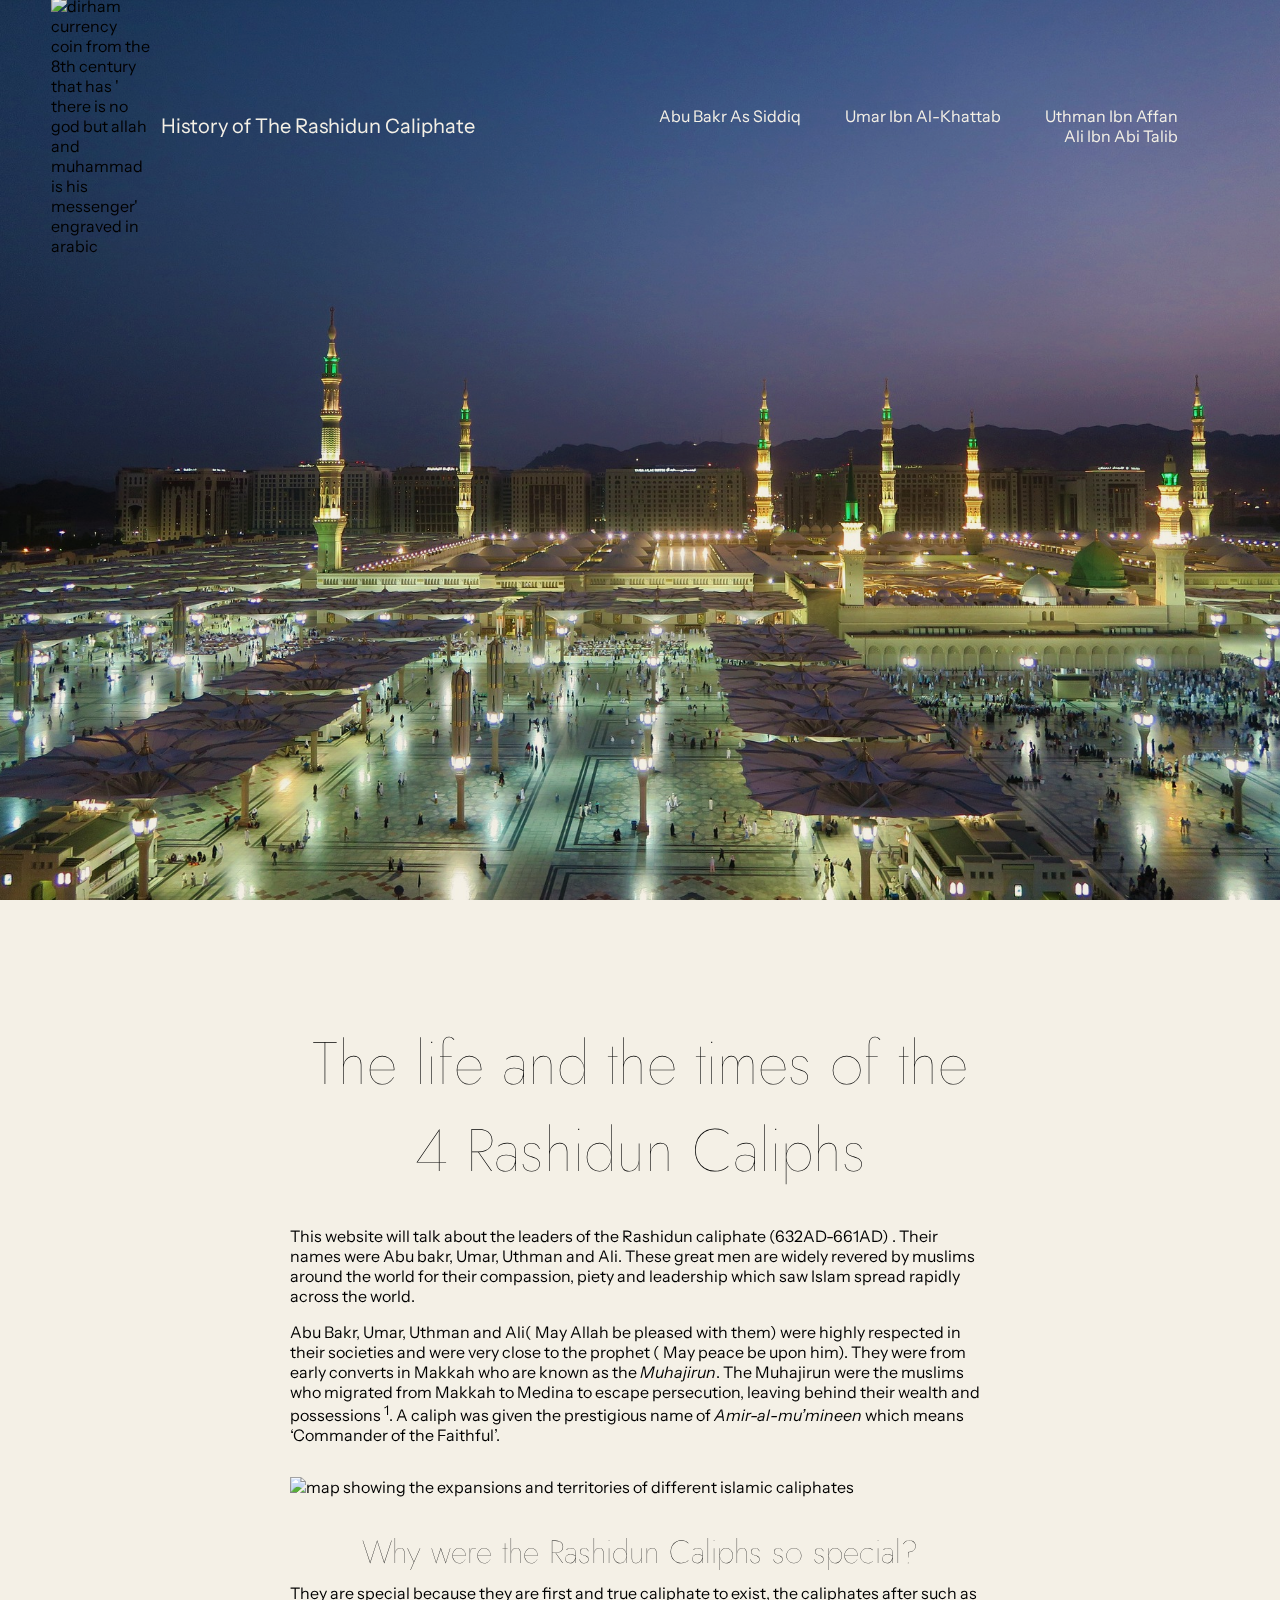
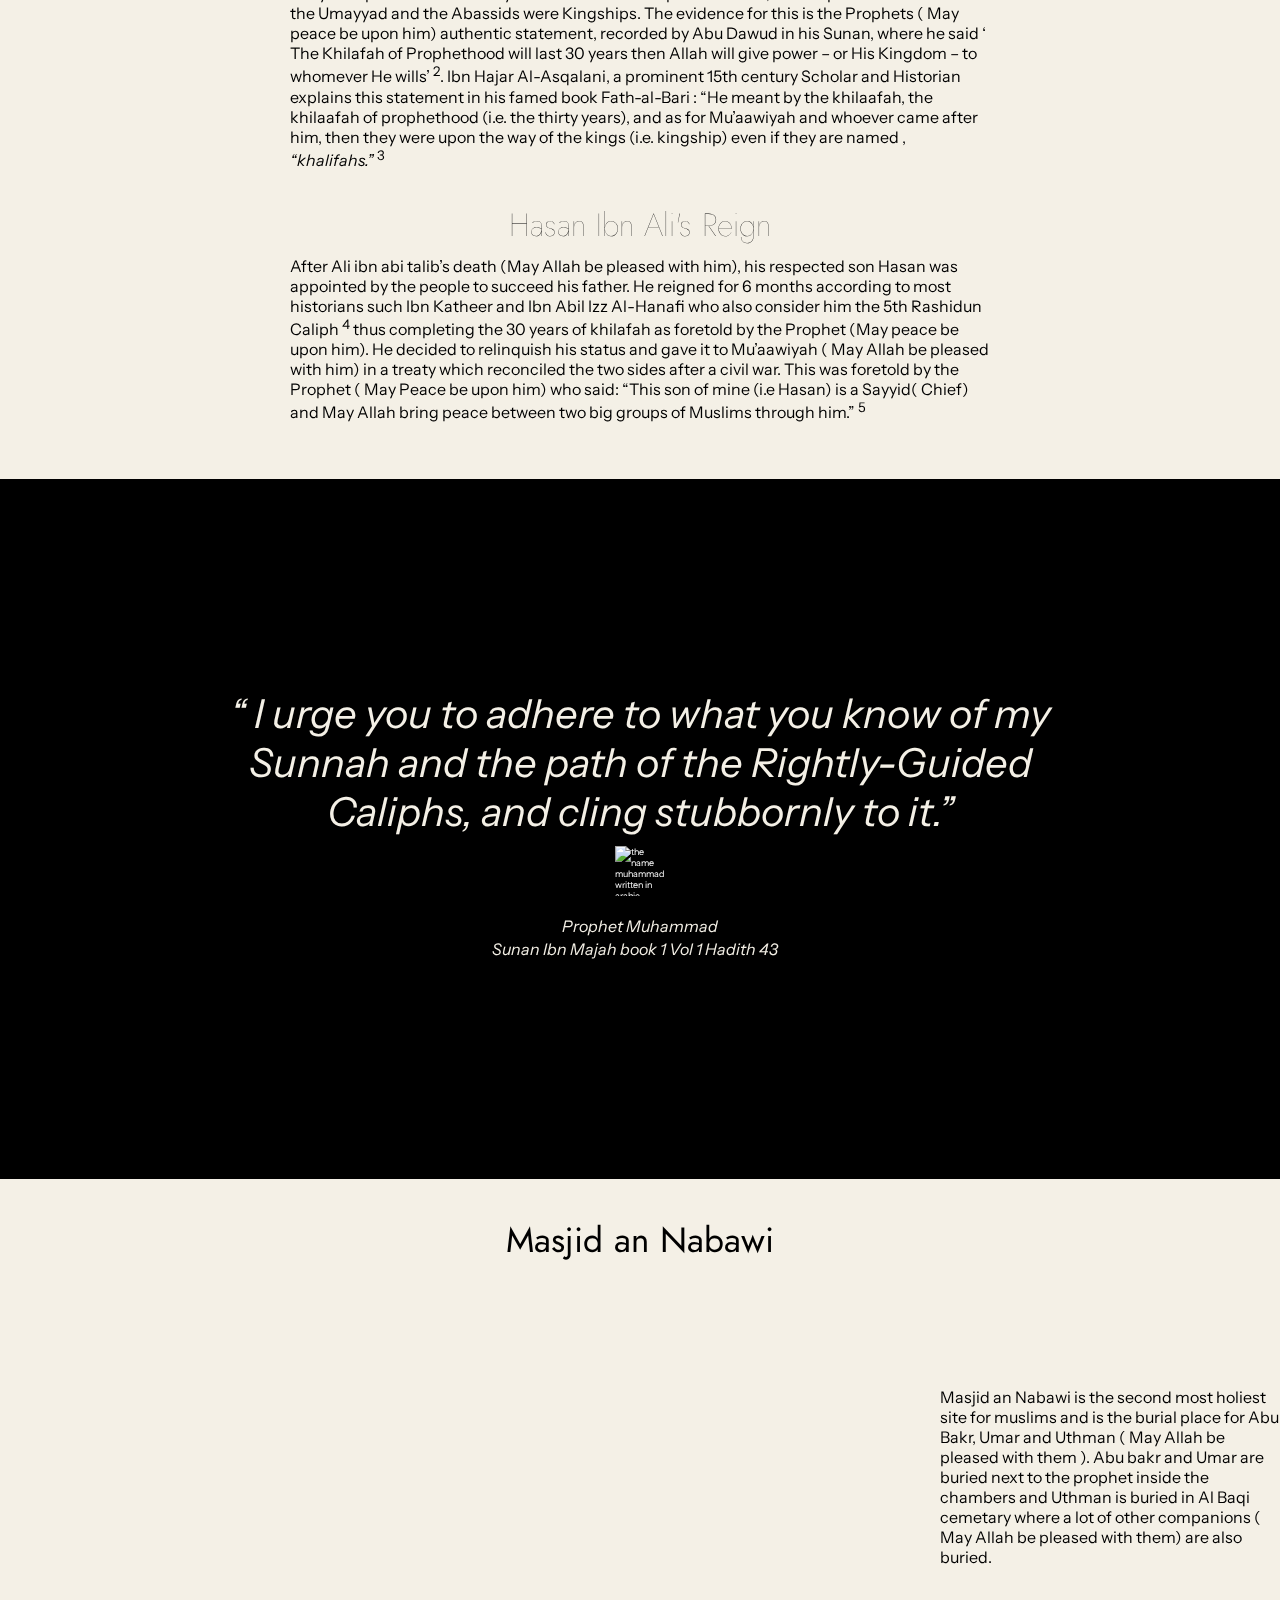
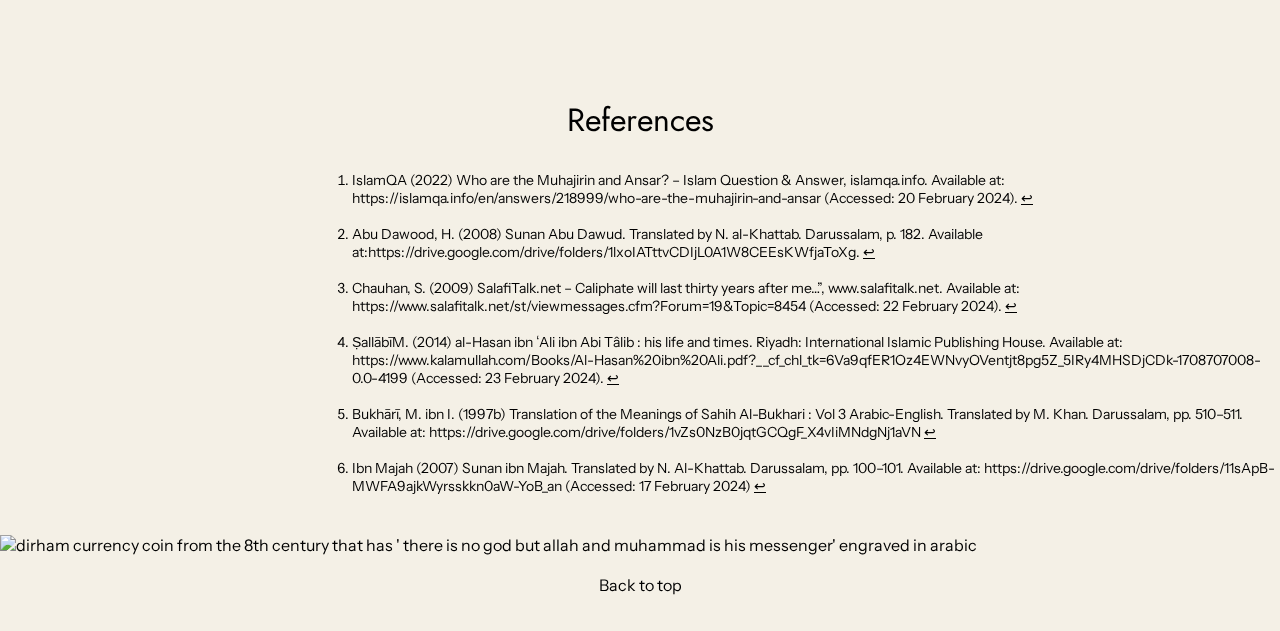
==== index.html @ 676ab549 "Initial commit" ====
<!DOCTYPE html>
<html lang="eng">
    
<head>
    <!--the animation classes were taken from the link below----->
    <link rel="stylesheet" href="https://cdnjs.cloudflare.com/ajax/libs/animate.css/4.1.1/animate.min.css" />
    <link rel="icon" href="../history-of-the-rashidun-caliphate/img/dirham-icon.ico">
    <link rel="stylesheet" href="https://fonts.googleapis.com/css?family=Instrument Sans">
    <link rel="stylesheet" href="https://fonts.googleapis.com/css?family=Jost">
    <link rel="stylesheet" href="style.css">
    <meta charset="UTF-8">
    <meta name="viewport" content="width=device-width, initial-scale=1.0">
    <title>Homepage-History of Rashidun Caliphate</title>
    
</head>
<body>
    <!---- The code below is adapted from this youtube tutorial; https://youtu.be/Oa9LTDR9ugU?si=6Du-WSxcSrDjHqhl-->
<div class="container">
    <div class="navbar">
        <img src="../history-of-the-rashidun-caliphate/img/dirham-logo.png" class="logo" alt="dirham currency coin from the 8th century that has ' there is no god but allah and muhammad is his messenger' engraved in arabic" ><a href="../history-of-the-rashidun-caliphate/index.html"></a>
        <p class="title">History of The Rashidun Caliphate</p>
      <nav class="animate__animated animate__fadeIn">
        <ul>
            <li><a href="abu-bakr.html">Abu Bakr As Siddiq</a></li>
            <li><a href="umar.html">Umar Ibn Al-Khattab</a></li>
            <li><a href="uthman.html">Uthman Ibn Affan</a></li>
            <li><a href="ali.html">Ali Ibn Abi Talib</a></li>
        </ul>
    </nav>  
    </div>
   
</div>
<!--end of code from tutorial-->
<section class="content-column">
    <div class="content-column-content">
        <div class="editable-text">
            <h1>The life and the times of the 4 Rashidun Caliphs</h1>
            <p>This website will talk about the leaders of the Rashidun caliphate (632AD-661AD)
                . Their names were Abu bakr, Umar, Uthman and Ali. These great men are widely revered by muslims around the world for their compassion, piety and leadership which saw Islam spread rapidly across the world.</p>
            <p>Abu Bakr, Umar, Uthman and Ali( May Allah be pleased with them) were highly respected in their societies and were very close to the prophet ( May peace be upon him). 
                They were from early converts in Makkah who are known as the <i>Muhajirun</i>. The Muhajirun were the muslims who migrated from Makkah to Medina to escape persecution, leaving behind their wealth and possessions <sup class="footnote" id="1"> <a href="#bottom">1</a></sup>. A caliph was given the prestigious name of <I>Amir-al-mu’mineen</I> which means ‘Commander of the Faithful’.</p>

            <img src="../history-of-the-rashidun-caliphate/img/caliphs-map.png"  class="animate__animated animate__fadeIn change" alt= "map showing the expansions and territories of different islamic caliphates" id="describe" />

            <h3>Why were the Rashidun Caliphs so special?</h3>
            <p>They are special because they are first and true caliphate to exist,
                 the caliphates after such as the Umayyad and the Abassids were Kingships.
                  The evidence for this is the Prophets ( May peace be upon him) authentic statement, recorded by Abu Dawud in his Sunan, where he said ‘ The Khilafah of Prophethood will last 30 years then Allah will give power – or His Kingdom – to whomever He wills’ <sup class="footnote" id="2"><a href="#bottom">2</a></sup>. Ibn Hajar Al-Asqalani, a prominent 15th century Scholar and Historian explains this statement in his famed book Fath-al-Bari : “He meant by the khilaafah, the khilaafah of prophethood (i.e. the thirty years), and as for Mu’aawiyah and whoever came after him, 
                then they were upon the way of the kings (i.e. kingship) even if they are named ,<I>
                “khalifahs.”</I>  <sup class="footnote" id="3"> <a href="#bottom">3</a></sup></p>

                <h3>Hasan Ibn Ali's Reign</h3>
                <p>After Ali ibn abi talib’s death (May Allah be pleased with him), his respected son Hasan was appointed by the people to succeed his father. 
                    He reigned for 6 months according to most historians such Ibn Katheer and Ibn Abil Izz Al-Hanafi who also consider him the 5th Rashidun Caliph <sup class="footnote" id="4"> <a href="#bottom">4</a></sup>
                    thus completing the 30 years of khilafah as foretold by the Prophet (May peace be upon him). He decided to relinquish his status and gave it to Mu’aawiyah ( May Allah be pleased with him) in a treaty which reconciled the two sides after a civil war.
                     This was foretold by the Prophet ( May Peace be upon him) who said: “This son of mine (i.e Hasan) is a Sayyid( Chief) and May Allah bring peace between two big groups of Muslims through him.”  <sup class="footnote" id="5"> <a href="#bottom">5</a></sup></p>
            
        </div>
    </div>
    
    
</section>
<blockquote class="blockquote">
    <p class="quote animate__animated animate__fadeInDown del">
        <em>“ I urge you to
             adhere to what you know of my Sunnah and the path of the Rightly-Guided Caliphs, 
             and cling stubbornly to it.”</em>
    </p>
    <img src="../history-of-the-rashidun-caliphate/img/muhammad.png" class="muhammad  animate__animated animate__fadeInUp del" alt="the name muhammad written in arabic calligraphy form with a circular blue background">
    <p  class="ref animate__animated animate__fadeInUp change"> <i>Prophet Muhammad</i> <br>
  <i class="animate__animated animate__fadeInUp del"> Sunan Ibn Majah book 1 Vol 1 Hadith 43 <sup class="footnote" id="6"> <a href="#bottom">6</a></sup></i></P>


</blockquote>
<h2 id="abovemap">Masjid an Nabawi</h2>
<section class="text-image right">
    <div class="text-image-container">
        <div class="text-image-text">
            <iframe src="https://www.google.com/maps/embed?pb=!1m18!1m12!1m3!1d3631.5266780377247!2d39.608579574350905!3d24.
            467201860882884!2m3!1f0!2f0!3f0!3m2!1i1024!2i768!4f13.1!3m3!1m2!1s0x15bdbfaa728d4c15%3A0x39c9cca9e8b98e2f!2sAl%20Masjid%
            20an%20Nabawi!5e0!3m2!1sen!2suk!4v1709055574992!5m2!1sen!2suk" 
            width="900" height="300" style="border:0;" allowfullscreen="" loading="lazy" referrerpolicy="no-referrer-when-downgrade"></iframe>        </div>
        <div class="text-image-content">

            <p>Masjid an Nabawi is the second most holiest site for muslims and is the burial place for Abu Bakr, 
                Umar and Uthman ( May Allah be pleased with them ). Abu bakr and Umar are buried next to the prophet
                 inside the chambers and Uthman is buried in Al Baqi cemetary where a lot of other companions ( May Allah be pleased with them)
                  are also buried.</p>
        </div>
    </div>

</section>

<h2 class="bibliography"> <a id="bottom"></a> References</h2>
<!---code for mini arrow: &#8617 taken from here: https://www.w3schools.com/charsets/ref_utf_arrows.asp--> 
<ol>
<li >IslamQA (2022) Who are the Muhajirin and Ansar? – Islam Question & Answer, islamqa.info. Available at: https://islamqa.info/en/answers/218999/who-are-the-muhajirin-and-ansar (Accessed: 20 February 2024). <a class="arrow" href="#1">&#8617;</a></li>
<br><li>Abu Dawood, H. (2008) Sunan Abu Dawud. Translated by N. al-Khattab. Darussalam, p. 182. Available at:https://drive.google.com/drive/folders/1lxoIATttvCDIjL0A1W8CEEsKWfjaToXg. <a class="arrow" href="#2">&#8617;</a> </li>
<br><li>Chauhan, S. (2009) SalafiTalk.net – Caliphate will last thirty years after me…”, www.salafitalk.net. Available at: https://www.salafitalk.net/st/viewmessages.cfm?Forum=19&Topic=8454 (Accessed: 22 February 2024). <a class="arrow" href="#3">&#8617;</a></li>
<br><li>ṢallābīM. (2014) al-Hasan ibn ʻAli ibn Abi Tâlib : his life and times. Riyadh: International Islamic Publishing House. Available at: https://www.kalamullah.com/Books/Al-Hasan%20ibn%20Ali.pdf?__cf_chl_tk=6Va9qfER1Oz4EWNvyOVentjt8pg5Z_5IRy4MHSDjCDk-1708707008-0.0-4199 (Accessed: 23 February 2024). <a class="arrow" href="#4">&#8617;</a></li>
<br><li>Bukhārī, M. ibn I. (1997b) Translation of the Meanings of Sahih Al-Bukhari : Vol 3 Arabic-English. Translated by M. Khan. Darussalam, pp. 510–511. Available at: https://drive.google.com/drive/folders/1vZs0NzB0jqtGCQgF_X4vIiMNdgNj1aVN <a class="arrow" href="#5">&#8617;</a></li>
<br><li>Ibn Majah (2007) Sunan ibn Majah. Translated by N. Al-Khattab. Darussalam, pp. 100–101. Available at: https://drive.google.com/drive/folders/11sApB-MWFA9ajkWyrsskkn0aW-YoB_an (Accessed: 17 February 2024)  <a class="arrow" href="#6">&#8617;</a>  </li>


</ol>


</body>
<footer>
    <img class="fort" src="../history-of-the-rashidun-caliphate/img/dirham-logo.png" alt="dirham currency coin from the 8th century that has ' there is no god but allah and muhammad is his messenger' engraved in arabic">
    <p class="back"> <a href="#top"> Back to top</a></p>
</footer>
</html>
---- style.css ----
html{
    background-color: #F4F0E6;
}

/* The code below is adapted from this youtube tutorial; https://youtu.be/Oa9LTDR9ugU?si=6Du-WSxcSrDjHqhl*/

* {
    margin: 0;
    padding: 0;
}
body{
    color: rgb(244, 240, 230);

      }

.container {
    width: 120;
    height: 100vh;
    background-image: url(img/mosque.jpg);
    background-position: center;
    background-size: cover;
    padding-left: 4%;
    padding-right: 8%;
    box-sizing: border-box;
    color: rgba(67, 0, 0, 0);
    mix-blend-mode:multiply;

}
.navbar {
    display: flex;
    height: 28%;
    align-items: center;
}
.logo {
width: 100px;
cursor: pointer;

}

nav {
flex: 1;
text-align: right;
}
nav ul li {
    list-style: none;
    display: inline-block;
    margin-left: 40px;
    font-family: 'Instrument Sans', sans-serif;
}
nav ul li a {
    text-decoration: none;
    color: #fff;
    font-size: 16px;
    font-family: 'Instrument Sans', sans-serif;
    
}

nav ul li a:hover {
 text-decoration: underline;

}

/* end of code used from tutorial*/


@media screen and (max-width:600px) {
    nav ul li   {
         float: none;
         width: 70%;
         margin-top: 20px;
     }
    }
    @media screen and (max-width:600px) {
        nav ul li a {
             float: none;
             width: 70%;
             margin-top: 20px;
             margin-bottom: 20px;
         }
        }


.title {
    text-decoration: none;
    color: #fff;
    font-size: 20px;
    font-family: 'Instrument Sans', sans-serif;
    margin-left: 10px;

}
.rest-of-pages-navbar a {
    color: black;
    font-size: 16px;
    font-family: 'Instrument Sans', sans-serif;
}
.rest-of-pages-title a {
    color: black;
    font-size: 20px;
    font-family: 'Instrument Sans', sans-serif;
    text-decoration: none;
    margin-left: 10px;
}

/* this .content-column code is common to a lot of these patterns */

.content-column {
    padding: 40px 20px; 
}

.content-column-content {
    max-width: 700px;
    margin: 0 auto;
}

/* you can use the .editable-text class to modify the typography for the standard column of content */

.editable-text img {
  margin: 1rem 0;
}

.editable-text h1 {
  margin:0; 
  padding: 5rem 0 2rem 0; 
  color:rgb(0, 0, 0);
  font-family: 'Jost', sans-serif;
  text-align: center;
font-size: 60px;
font-weight: lighter;
}

.editable-text h3 {
  margin:0; 
  padding: 1rem 0 0.5rem 0; 
  color:rgb(0, 0, 0);
  font-family: 'Jost', sans-serif;
  text-align: center;
  font-size: xx-large;
  font-weight: lighter;
}

.editable-text h2 {
    margin:0; 
    padding: 1rem 0 0.5rem 0; 
    color:rgb(0, 0, 0);
    font-family: 'Jost', sans-serif;
    font-size: xx-large;
    font-weight: lighter;
  }

.editable-text p {
  margin:0; 
  padding: 0 0 1rem 0;
  color: black;
  font-family: 'Instrument Sans', sans-serif;
}
/* end .content-column code */

.logo {

    color: black;
    font-size: 16px;
    font-family: 'Instrument Sans', sans-serif;

}
.images {
   display: block;
   margin:auto;
   border-radius: 20px;
   color: black;
   font-family: 'Instrument Sans' , sans-serif;
   font-size: small;
}

/* following code to create block quote adapted from here: https://youtu.be/_R-TmN5kErE?si=mkovDtuFOgqMbsFQ */

.blockquote {
    max-width: 1400px;
    padding: 200px;
    background-color: black;
    color: #F4F0E6;
    box-sizing: border-box;
}


.quote {
    font-family: 'Instrument Sans', sans-serif;
    font-size: 40px;
    margin: 10px;
    text-align: center;
}
/* end of quote tutorial */

@media screen and (max-width: 480px) {
    .blockquote, .quote, .ref, .muhammad {
      display: flex;
      align-items: center;
   

    }
}
/* media query to make the quote font size smaller on smaller screens*/

@media screen and (max-width: 480px) {
     .quote, .ref, .muhammad {
      font-size: 16px;
      width: 100px;
      display: block;
      margin: auto;
    }

}



  


    
.ref {
    font-family: 'Instrument Sans', sans-serif;
    margin: 20px;
    text-align: center;
}




.muhammad {
display: block;
margin: auto;
    width: 50px;
    height: 50px;
    color: white;
    font-family: 'Instrument Sans' , sans-serif;
    font-size: xx-small;
    

}



iframe{
    margin: 20px;

}

.fort {
display: block;
margin: auto;
align-self: center;
color: black;
    font-size: 16px;
    font-family: 'Instrument Sans', sans-serif;

}
.back{
    margin:20px; 
  padding: 0 0 1rem 0;
  color: black;
  font-family: 'Instrument Sans', sans-serif;
  text-decoration: none;
  text-align: center;
  text-emphasis: none;

}
.back a {
    margin: 20px ; 
  color: black;
  font-family: 'Instrument Sans', sans-serif;
  text-decoration: none;
  text-align: center;
  text-emphasis: none;

}
.back a:hover {
    margin: 20px ; 
  color: black;
  font-family: 'Instrument Sans', sans-serif;
  text-decoration: underline;
  text-align: center;
  text-emphasis: none;

}
#abovemap{
    margin: 20px; 
    padding: 1rem 0 0.5rem 0; 
    color:rgb(0, 0, 0);
    font-family: 'Jost', sans-serif;
    text-align: center;
    font-size: 35px;
    text-emphasis: none;
    font-weight: normal;
}




.text-image-container {
    max-width: 1280px;
    margin: 2rem auto;
}

@media screen and (min-width:700px) {
    .text-image-container {
        display: flex;
        align-items: center;
    }
}

.left .text-image-text {
    order: 1;
}

.text-image-text {
    flex: 1;
}

.text-image-content {
    flex: 1;
    color: rgb(0, 0, 0);
    text-decoration: none;
    font-family: 'Instrument sans', sans-serif;
}

.text-image-content a {
    display: inline-block;
    padding: 10px 30px;
    border-radius: 0.3rem;
    margin-top: 1rem;
    color: rgb(0, 0, 0);
    text-decoration: none;
    font-family: 'Instrument sans', sans-serif;
}
.footnote a {
    color: black;
    text-decoration: none;
}

.footnote a:hover{
    text-decoration: underline;

}

.bibliography{
    margin: 20px; 
    padding: 1rem 0 0.5rem 0; 
    color:rgb(0, 0, 0);
    font-family: 'Jost', sans-serif;
    text-align: center;
    font-size: 32px;
    text-emphasis: none;
    font-weight: normal;

}


ol {
    font-family: 'Instrument Sans', sans-serif;
    margin-bottom: 40px;
    text-align: left;
    display: block;
    margin-left: 22rem;
    margin-top: 10px;
    color: black;
    list-style-type: decimal;
    font-size: 14px;
  }
  h4 {
    margin:0; 
    padding: 1rem 0 0.5rem 0; 
    color:rgb(0, 0, 0);
    font-family: 'Jost', sans-serif;
    font-size: larger;
    font-weight: normal;
    
  }
  figcaption {
    color: black;
    font-family: 'Instrument Sans' , sans-serif;
    font-size: small;
  }
#describe {
    color: black;
    font-family: 'Instrument Sans' , sans-serif;
    font-size: medium;
}

.arrow {
    color: black;
    text-decoration: none;
    text-decoration: underline;
}
.arrow a{
    text-decoration: none;
    color: black;

}
.arrow a:hover{
    text-decoration: underline;
    color: black;

}
/* following css code taken from and adapted from https://www.w3schools.com/css/css3_animations.asp and https://animate.style/ */
.change {
    animation-duration: 2500ms;
    animation-delay: 2500ms;
  }
  .del  {
    animation-duration: 3500ms;
    animation-delay: 3500ms;
  }
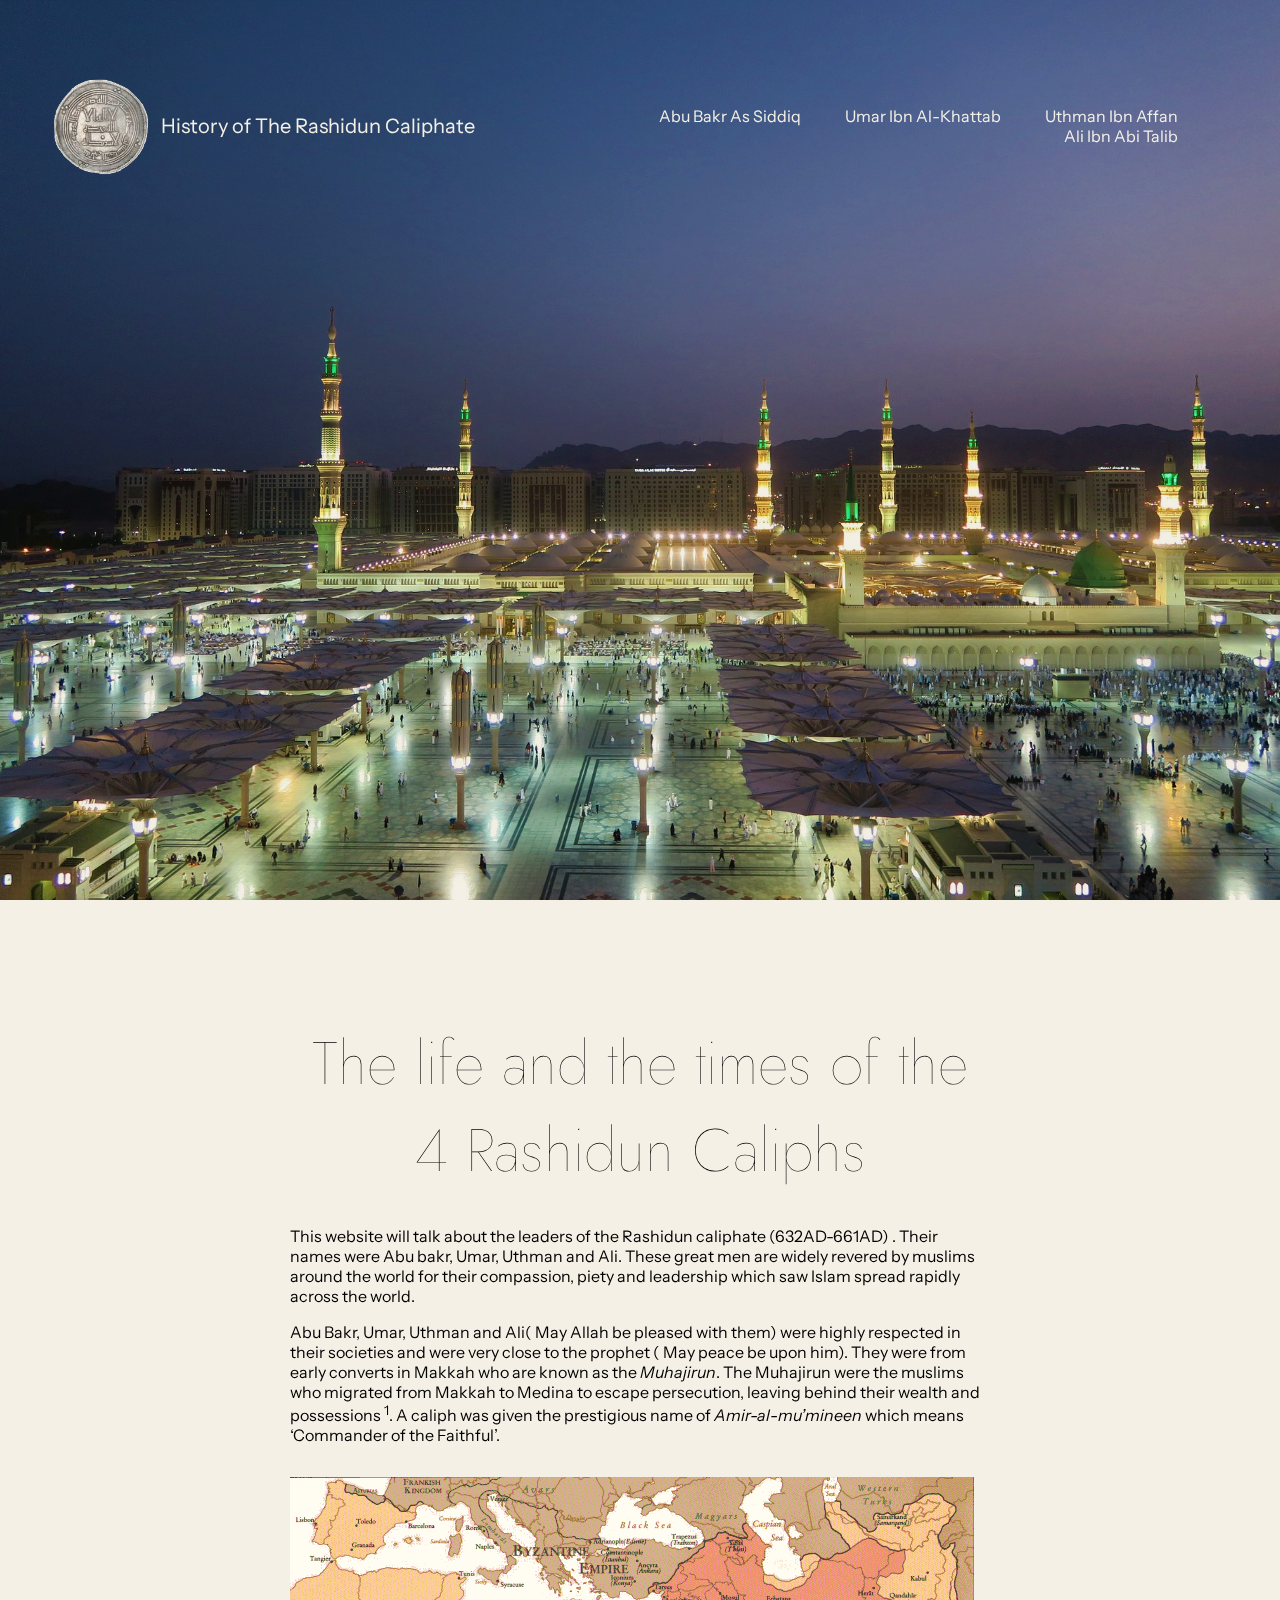
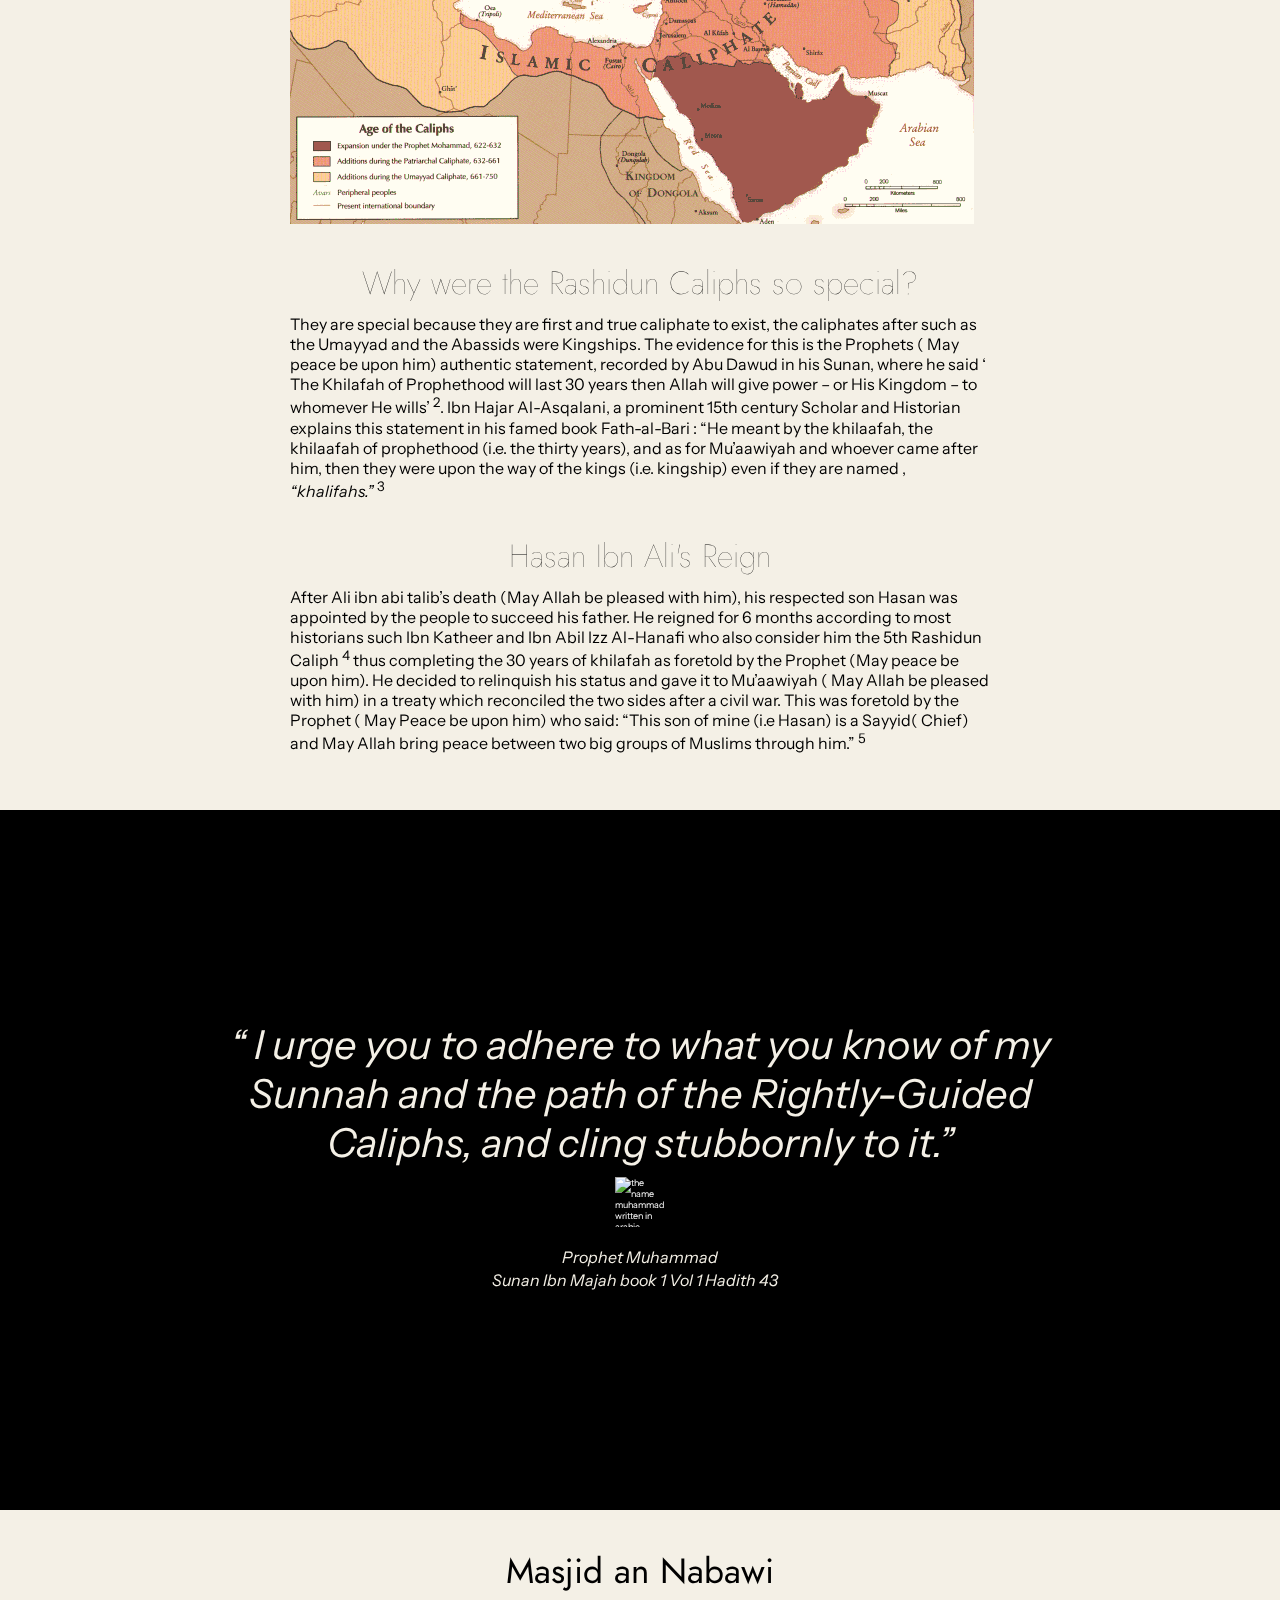
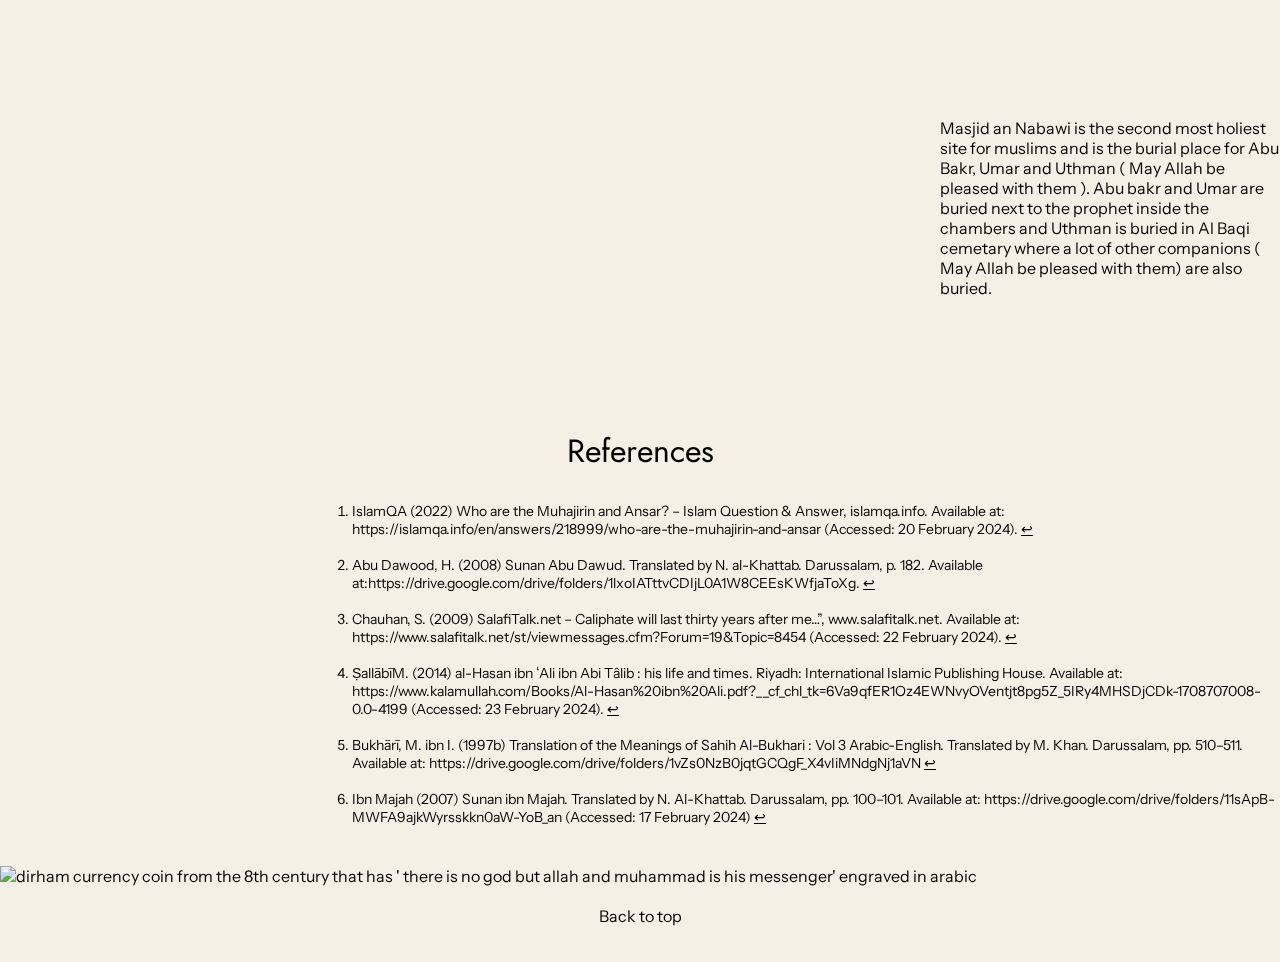
==== commit 556f8e97: "c" ====
--- a/index.html
+++ b/index.html
@@ -17,7 +17,7 @@
     <!---- The code below is adapted from this youtube tutorial; https://youtu.be/Oa9LTDR9ugU?si=6Du-WSxcSrDjHqhl-->
 <div class="container">
     <div class="navbar">
-        <img src="../history-of-the-rashidun-caliphate/img/dirham-logo.png" class="logo" alt="dirham currency coin from the 8th century that has ' there is no god but allah and muhammad is his messenger' engraved in arabic" ><a href="../history-of-the-rashidun-caliphate/index.html"></a>
+        <img src="img/dirham-logo.png" class="logo" alt="dirham currency coin from the 8th century that has ' there is no god but allah and muhammad is his messenger' engraved in arabic" ><a href="../history-of-the-rashidun-caliphate/index.html"></a>
         <p class="title">History of The Rashidun Caliphate</p>
       <nav class="animate__animated animate__fadeIn">
         <ul>
@@ -40,7 +40,7 @@
             <p>Abu Bakr, Umar, Uthman and Ali( May Allah be pleased with them) were highly respected in their societies and were very close to the prophet ( May peace be upon him). 
                 They were from early converts in Makkah who are known as the <i>Muhajirun</i>. The Muhajirun were the muslims who migrated from Makkah to Medina to escape persecution, leaving behind their wealth and possessions <sup class="footnote" id="1"> <a href="#bottom">1</a></sup>. A caliph was given the prestigious name of <I>Amir-al-mu’mineen</I> which means ‘Commander of the Faithful’.</p>
 
-            <img src="../history-of-the-rashidun-caliphate/img/caliphs-map.png"  class="animate__animated animate__fadeIn change" alt= "map showing the expansions and territories of different islamic caliphates" id="describe" />
+            <img src="img/caliphs-map.png"  class="animate__animated animate__fadeIn change" alt= "map showing the expansions and territories of different islamic caliphates" id="describe" />
 
             <h3>Why were the Rashidun Caliphs so special?</h3>
             <p>They are special because they are first and true caliphate to exist,
--- a/style.css
+++ b/style.css
@@ -374,11 +374,13 @@
     font-weight: normal;
     
   }
+
   figcaption {
     color: black;
     font-family: 'Instrument Sans' , sans-serif;
     font-size: small;
   }
+  
 #describe {
     color: black;
     font-family: 'Instrument Sans' , sans-serif;
